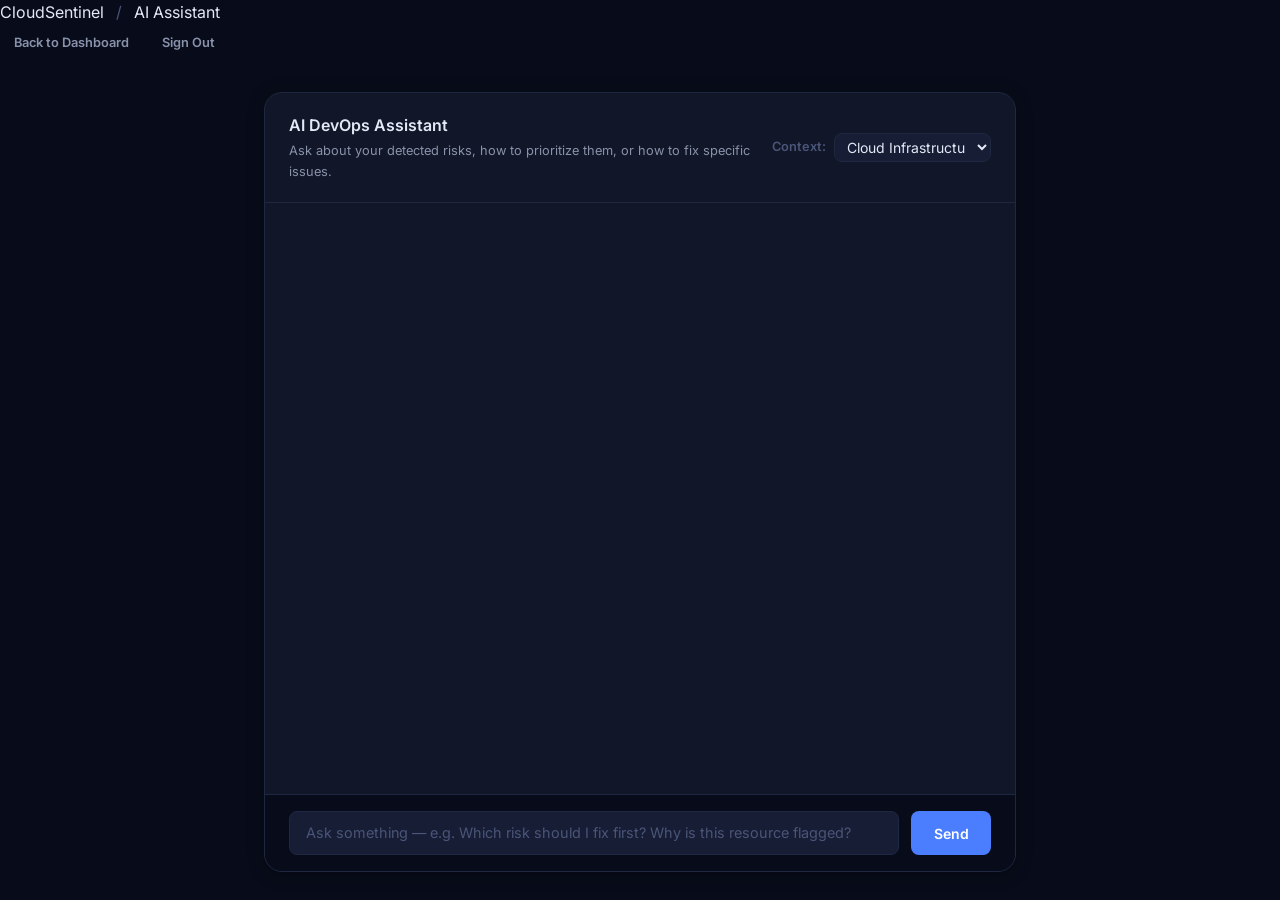
==== modules/frontend/chatbot.html @ ed43799e "feat(frontend): add chatbot.html full-page AI assistant with module selector and threaded message di" ====
<!DOCTYPE html>
<html lang="en">
<head>
  <meta charset="UTF-8">
  <meta name="viewport" content="width=device-width, initial-scale=1.0">
  <title>AI Assistant — CloudSentinel</title>
  <meta name="description" content="CloudSentinel AI assistant — ask questions about your detected risks and get contextual remediation guidance.">
  <link rel="preconnect" href="https://fonts.googleapis.com">
  <link href="https://fonts.googleapis.com/css2?family=Inter:wght@300;400;500;600;700;800&display=swap" rel="stylesheet">
  <link rel="stylesheet" href="css/styles.css">
  <script src="js/theme.js"></script>
  <script src="js/env.js"></script>
</head>
<body>

  <nav class="topbar">
    <div class="topbar-brand">
      CloudSentinel <span style="color:var(--text-3);margin:0 .5rem">/</span> AI Assistant
    </div>
    <div class="topbar-actions">
      <a href="dashboard.html" class="btn btn-ghost btn-sm">Back to Dashboard</a>
      <button class="btn btn-ghost btn-sm text-danger" onclick="logout()">Sign Out</button>
    </div>
  </nav>

  <div class="container" style="max-width:800px;margin-top:2rem;">
    <div class="card" style="padding:0;overflow:hidden;display:flex;flex-direction:column;height:calc(100vh - 120px)">
      <div style="padding:1.25rem 1.5rem;border-bottom:1px solid var(--border);display:flex;align-items:center;justify-content:space-between">
        <div>
          <div class="card-title">AI DevOps Assistant</div>
          <div class="card-subtitle">Ask about your detected risks, how to prioritize them, or how to fix specific issues.</div>
        </div>
        <div style="display:flex;align-items:center;gap:.5rem">
          <label style="font-size:.8rem;font-weight:600;color:var(--text-3)" for="module-select">Context:</label>
          <select class="form-input" id="module-select" style="padding:.25rem .5rem;height:auto;font-size:.875rem">
            <option value="cloud-infra">Cloud Infrastructure</option>
            <option value="devops">DevOps</option>
            <option value="fullstack">Full-Stack</option>
            <option value="data-eng">Data Engineering</option>
            <option value="mobile">Mobile Backend</option>
          </select>
        </div>
      </div>

      <div class="chat-messages" id="chat-messages" role="log" aria-live="polite" style="flex:1;overflow-y:auto;padding:1.5rem;"></div>

      <div style="padding:1rem 1.5rem;border-top:1px solid var(--border);background:var(--bg)">
        <div style="display:flex;gap:.75rem">
          <textarea
            class="form-input"
            id="chat-input"
            placeholder="Ask something — e.g. Which risk should I fix first? Why is this resource flagged?"
            rows="1"
            aria-label="Chat input"
            style="resize:none;min-height:44px;padding-top:.7rem"
          ></textarea>
          <button class="btn btn-primary" id="send-btn" onclick="sendMessage()" style="min-width:80px;height:44px;">Send</button>
        </div>
      </div>
    </div>
  </div>

  <div id="toast-container"></div>

  <script src="js/auth.js"></script>
  <script src="js/session.js"></script>
  <script src="js/chatbot.js"></script>
</body>
</html>
---- modules/frontend/css/styles.css ----
/* ============================================================
   CloudSentinel — Design System v2  (Light + Dark)
   ============================================================ */

@import url('https://fonts.googleapis.com/css2?family=Inter:wght@300;400;500;600;700;800&display=swap');

/* ─── Dark Theme (default) ────────────────────────────────── */
:root {
  --bg:           #080c1a;
  --bg-2:         #0d1225;
  --surface:      #111628;
  --surface-2:    #161d35;
  --border:       #1e2840;
  --border-hover: #2d3f6b;

  --blue:         #4a7eff;
  --blue-dim:     #1a3580;
  --purple:       #7c5cfc;
  --purple-dim:   #31196e;
  --teal:         #00d4aa;
  --teal-dim:     #00402e;

  --high:         #ff4757;
  --high-dim:     #4a0f18;
  --medium:       #ffa502;
  --medium-dim:   #3d2200;
  --low:          #2ed573;
  --low-dim:      #0b3320;

  --text:         #e2e8f5;
  --text-2:       #8892aa;
  --text-3:       #4a5577;

  --radius-sm:    8px;
  --radius:       12px;
  --radius-lg:    18px;
  --radius-xl:    24px;

  --shadow:       0 4px 24px rgba(0,0,0,.45);
  --shadow-glow:  0 0 24px rgba(74,126,255,.18);
  --shadow-card:  0 2px 16px rgba(0,0,0,.35);

  --transition:   0.2s cubic-bezier(.4,0,.2,1);
}

/* ─── Light Theme ─────────────────────────────────────────── */
[data-theme="light"] {
  --bg:           #f0f4fc;
  --bg-2:         #e8eef8;
  --surface:      #ffffff;
  --surface-2:    #f5f8ff;
  --border:       #dde4f0;
  --border-hover: #b0c0df;

  --blue-dim:     #dbeafe;
  --purple-dim:   #ede9fe;
  --teal-dim:     #ccfbf1;
  --high-dim:     #fee2e2;
  --medium-dim:   #fef3c7;
  --low-dim:      #dcfce7;

  --text:         #1a2035;
  --text-2:       #4a5577;
  --text-3:       #8892aa;

  --shadow:       0 4px 24px rgba(26,32,53,.10);
  --shadow-glow:  0 0 24px rgba(74,126,255,.14);
  --shadow-card:  0 2px 12px rgba(26,32,53,.07);
}

/* ─── Theme smooth transition ─────────────────────────────── */
html {
  transition: background-color .3s ease, color .3s ease;
}
*, *::before, *::after {
  box-sizing: border-box; margin: 0; padding: 0;
  transition: background-color .25s ease, border-color .25s ease, color .2s ease;
}
/* Exceptions — don't animate transforms and layout */
.module-card, .risk-card, .toast, .modal, #chatbot-panel,
button, a, .btn, .filter-tab { transition: none; }

/* ─── Reset ───────────────────────────────────────────────── */
html { font-size: 16px; -webkit-font-smoothing: antialiased; }
body {
  font-family: 'Inter', system-ui, sans-serif;
  background: var(--bg);
  color: var(--text);
  line-height: 1.6;
  min-height: 100vh;
}
a { color: inherit; text-decoration: none; }
img, svg { display: block; }
button { font-family: inherit; cursor: pointer; border: none; background: none; }
input, textarea, select { font-family: inherit; }
ul { list-style: none; }

/* ─── Scrollbar ───────────────────────────────────────────── */
::-webkit-scrollbar { width: 6px; height: 6px; }
::-webkit-scrollbar-track { background: var(--bg-2); }
::-webkit-scrollbar-thumb { background: var(--border-hover); border-radius: 99px; }

/* ─── Keyframe animations ─────────────────────────────────── */
@keyframes fadeInUp {
  from { opacity: 0; transform: translateY(18px); }
  to   { opacity: 1; transform: translateY(0); }
}
@keyframes fadeIn {
  from { opacity: 0; }
  to   { opacity: 1; }
}
@keyframes scaleIn {
  from { opacity: 0; transform: scale(.94); }
  to   { opacity: 1; transform: scale(1); }
}
@keyframes slideInRight {
  from { transform: translateX(110%); opacity: 0; }
  to   { transform: translateX(0);    opacity: 1; }
}
@keyframes slideInDown {
  from { transform: translateY(-12px); opacity: 0; }
  to   { transform: translateY(0);     opacity: 1; }
}
@keyframes float {
  0%, 100% { transform: translateY(0); }
  50%       { transform: translateY(-6px); }
}
@keyframes pulseRing {
  0%   { transform: scale(1);    opacity: .8; }
  100% { transform: scale(1.8);  opacity: 0; }
}
@keyframes shimmer {
  0%   { background-position: 200% 0; }
  100% { background-position: -200% 0; }
}
@keyframes ripple {
  to { transform: scale(4); opacity: 0; }
}
@keyframes typing {
  0%, 60%, 100% { opacity:.3; transform: scaleY(.9); }
  30%            { opacity:1;  transform: scaleY(1);  }
}
@keyframes notifPulse {
  0%,100% { transform: scale(1); }
  50%     { transform: scale(1.2); }
}
@keyframes countUp {
  from { opacity: 0; transform: translateY(6px); }
  to   { opacity: 1; transform: translateY(0); }
}

/* ─── Page entrance ───────────────────────────────────────── */
.page-content { animation: fadeIn .35s ease; }
.auth-card    { animation: scaleIn .3s cubic-bezier(.34,1.56,.64,1); }

/* ─── Typography ──────────────────────────────────────────── */
.text-xs   { font-size: .75rem; }
.text-sm   { font-size: .875rem; }
.text-md   { font-size: 1rem; }
.text-lg   { font-size: 1.125rem; }
.text-xl   { font-size: 1.375rem; }
.text-2xl  { font-size: 1.75rem; }
.text-3xl  { font-size: 2.25rem; }
.text-muted   { color: var(--text-2); }
.text-dimmer  { color: var(--text-3); }
.font-medium  { font-weight: 500; }
.font-semibold{ font-weight: 600; }
.font-bold    { font-weight: 700; }

/* ─── Layout ──────────────────────────────────────────────── */
.container { max-width: 1280px; margin: 0 auto; padding: 0 1.5rem; }
.flex  { display: flex; }
.flex-col   { display: flex; flex-direction: column; }
.items-center  { align-items: center; }
.justify-between { justify-content: space-between; }
.justify-center  { justify-content: center; }
.gap-1 { gap: .5rem; }  .gap-2 { gap: 1rem; }
.gap-3 { gap: 1.5rem; } .gap-4 { gap: 2rem; }
.grid-2 { display: grid; grid-template-columns: repeat(2,1fr); gap: 1.25rem; }
.grid-3 { display: grid; grid-template-columns: repeat(3,1fr); gap: 1.25rem; }
.grid-auto { display: grid; grid-template-columns: repeat(auto-fill, minmax(300px,1fr)); gap: 1.25rem; }
.w-full { width: 100%; }
.mt-1{margin-top:.5rem}.mt-2{margin-top:1rem}.mt-3{margin-top:1.5rem}.mt-4{margin-top:2rem}
.mb-1{margin-bottom:.5rem}.mb-2{margin-bottom:1rem}.mb-3{margin-bottom:1.5rem}

/* ─── Top Navigation ──────────────────────────────────────── */
.navbar {
  height: 60px;
  background: rgba(13,18,37,.88);
  backdrop-filter: blur(18px);
  -webkit-backdrop-filter: blur(18px);
  border-bottom: 1px solid var(--border);
  position: sticky; top: 0; z-index: 100;
  display: flex; align-items: center; padding: 0 1.5rem; gap: 1rem;
  animation: slideInDown .3s ease;
}
[data-theme="light"] .navbar {
  background: rgba(240,244,252,.92);
}
.navbar-brand {
  display: flex; align-items: center; gap: .625rem;
  font-weight: 700; font-size: 1.05rem; letter-spacing: -.02em;
  color: var(--text); white-space: nowrap;
}
.navbar-brand .logo-icon {
  width: 30px; height: 30px;
  background: linear-gradient(135deg, var(--blue), var(--purple));
  border-radius: 8px;
  display: flex; align-items: center; justify-content: center;
  font-size: 1rem; flex-shrink: 0;
  animation: float 3s ease-in-out infinite;
}
.navbar-divider { width: 1px; height: 24px; background: var(--border); flex-shrink: 0; }
.navbar-breadcrumb {
  font-size: .85rem; color: var(--text-2);
  display: flex; align-items: center; gap: .5rem; flex: 1;
}
.navbar-breadcrumb a { color: var(--text-2); transition: color .2s; }
.navbar-breadcrumb a:hover { color: var(--text); }
.navbar-breadcrumb .sep { color: var(--text-3); }
.navbar-breadcrumb .current { color: var(--text); font-weight: 500; }
.navbar-actions { display: flex; align-items: center; gap: .625rem; margin-left: auto; }

/* Session timer pill */
.session-pill {
  display: flex; align-items: center; gap: .4rem;
  padding: .3rem .75rem; border-radius: 99px;
  border: 1px solid var(--border); font-size: .75rem;
  cursor: pointer; user-select: none;
  transition: border-color .2s, background .2s;
}
.session-pill:hover { border-color: var(--border-hover); background: var(--surface); }
.session-pill.warn  { border-color: rgba(255,165,2,.4);  background: rgba(255,165,2,.08); }
.session-pill.danger{ border-color: rgba(255,71,87,.4);   background: rgba(255,71,87,.1); }
#session-timer { font-family: 'SF Mono','Fira Code',monospace; color: var(--text-2); font-size: .72rem; }

/* Theme toggle button */
.theme-toggle-btn {
  width: 34px; height: 34px; border-radius: var(--radius-sm);
  display: flex; align-items: center; justify-content: center;
  font-size: 1rem; color: var(--text-2); cursor: pointer;
  border: 1px solid var(--border); background: transparent;
  transition: background .2s, border-color .2s, transform .15s;
}
.theme-toggle-btn:hover { background: var(--surface); border-color: var(--border-hover); transform: rotate(20deg); }

/* User menu */
.user-menu {
  display: flex; align-items: center; gap: .625rem;
  padding: .375rem .75rem .375rem .375rem;
  border-radius: 99px; border: 1px solid var(--border);
  cursor: pointer; position: relative;
  transition: background .2s, border-color .2s;
}
.user-menu:hover { background: var(--surface); border-color: var(--border-hover); }
.user-avatar {
  width: 30px; height: 30px; border-radius: 50%;
  background: linear-gradient(135deg, var(--blue), var(--purple));
  display: flex; align-items: center; justify-content: center;
  font-size: .75rem; font-weight: 700; color: #fff; flex-shrink: 0;
}
.user-name { font-size: .85rem; font-weight: 500; color: var(--text); }
.user-dropdown {
  position: absolute; top: calc(100% + 8px); right: 0;
  background: var(--surface-2); border: 1px solid var(--border);
  border-radius: var(--radius); width: 220px; padding: .5rem;
  box-shadow: var(--shadow); display: none; z-index: 200;
  animation: scaleIn .15s ease;
  transform-origin: top right;
}
.user-dropdown.open { display: block; }
.user-dropdown-item {
  display: flex; align-items: center; gap: .625rem;
  padding: .6rem .875rem; border-radius: var(--radius-sm);
  font-size: .875rem; color: var(--text-2);
  transition: background .15s, color .15s; cursor: pointer;
}
.user-dropdown-item:hover { background: var(--surface); color: var(--text); }
.user-dropdown-item.danger:hover { background: var(--high-dim); color: var(--high); }
.user-dropdown-divider { height: 1px; background: var(--border); margin: .375rem 0; }

/* ─── Notification badge ──────────────────────────────────── */
.notif-badge {
  position: absolute; top: -4px; right: -4px;
  width: 10px; height: 10px; border-radius: 50%;
  background: var(--high); border: 2px solid var(--bg);
  animation: notifPulse 1.5s ease infinite;
}
.module-card-top { position: relative; display: flex; align-items: flex-start; justify-content: space-between; }

/* ─── Page Shell ──────────────────────────────────────────── */
.page-content { padding: 2rem 1.5rem; max-width: 1280px; margin: 0 auto; }
.page-header { display: flex; align-items: flex-start; justify-content: space-between; gap: 1rem; margin-bottom: 2rem; flex-wrap: wrap; }
.page-header-left { display: flex; flex-direction: column; gap: .25rem; }
.page-title { font-size: 1.625rem; font-weight: 700; letter-spacing: -.03em; color: var(--text); }
.page-subtitle { font-size: .9rem; color: var(--text-2); }
.page-header-actions { display: flex; align-items: center; gap: .75rem; flex-wrap: wrap; }

/* ─── Cards ───────────────────────────────────────────────── */
.card {
  background: var(--surface);
  border: 1px solid var(--border);
  border-radius: var(--radius-lg);
  padding: 1.5rem;
  box-shadow: var(--shadow-card);
  transition: border-color .2s, box-shadow .2s;
}
.card:hover { border-color: var(--border-hover); }
.card-sm { padding: 1.1rem 1.25rem; }
.card-header { display: flex; align-items: center; justify-content: space-between; margin-bottom: 1.25rem; }
.card-title { font-size: 1rem; font-weight: 600; color: var(--text); }
.card-subtitle { font-size: .8rem; color: var(--text-2); margin-top: .125rem; }
.card-icon {
  width: 40px; height: 40px; border-radius: var(--radius-sm);
  display: flex; align-items: center; justify-content: center; font-size: 1.2rem; flex-shrink: 0;
}
.card-icon.blue   { background: rgba(74,126,255,.12); }
.card-icon.purple { background: rgba(124,92,252,.12); }
.card-icon.teal   { background: rgba(0,212,170,.12); }
.card-icon.amber  { background: rgba(255,165,2,.12); }
.card-icon.red    { background: rgba(255,71,87,.12); }

/* Module cards with stagger entrance */
.module-card {
  background: var(--surface);
  border: 1px solid var(--border);
  border-radius: var(--radius-lg);
  padding: 1.75rem;
  display: flex; flex-direction: column; gap: 1.25rem;
  cursor: pointer; position: relative; overflow: hidden;
  box-shadow: var(--shadow-card);
  animation: fadeInUp .45s ease both;
  transition: border-color .2s, box-shadow .2s, transform .25s cubic-bezier(.34,1.56,.64,1);
}
.module-card::before {
  content:''; position: absolute; inset: 0;
  background: linear-gradient(135deg, transparent 60%, rgba(74,126,255,.04));
  pointer-events: none;
}
.module-card:nth-child(1) { animation-delay: .05s; }
.module-card:nth-child(2) { animation-delay: .10s; }
.module-card:nth-child(3) { animation-delay: .15s; }
.module-card:nth-child(4) { animation-delay: .20s; }
.module-card:nth-child(5) { animation-delay: .25s; }
.module-card:hover {
  border-color: var(--blue);
  box-shadow: 0 0 0 1px var(--blue), var(--shadow-glow);
  transform: translateY(-3px);
}
.module-card:hover .module-card-arrow { color: var(--blue); transform: translateX(4px); }
.module-card-icon {
  width: 52px; height: 52px; border-radius: var(--radius);
  display: flex; align-items: center; justify-content: center; font-size: 1.5rem;
  transition: transform .3s cubic-bezier(.34,1.56,.64,1);
}
.module-card:hover .module-card-icon { transform: scale(1.1); }
.module-card-badge {
  font-size: .7rem; font-weight: 600; padding: .25rem .6rem;
  border-radius: 99px; text-transform: uppercase; letter-spacing: .06em;
}
.badge-connected    { background: var(--low-dim);    color: var(--low); }
.badge-partial      { background: var(--medium-dim); color: var(--medium); }
.badge-disconnected { background: var(--surface-2);  color: var(--text-3); border: 1px solid var(--border); }
.module-card-name { font-size: 1.125rem; font-weight: 700; color: var(--text); }
.module-card-desc { font-size: .875rem; color: var(--text-2); line-height: 1.5; }
.module-card-meta { font-size: .75rem; color: var(--text-3); display: flex; align-items: center; gap: 1rem; }
.module-card-arrow { color: var(--text-3); font-size: 1.1rem; transition: color .2s, transform .25s cubic-bezier(.34,1.56,.64,1); }

/* Risk trend indicator */
.risk-trend { font-size: .7rem; font-weight: 600; display: flex; align-items: center; gap: .2rem; }
.risk-trend.up   { color: var(--high); }
.risk-trend.down { color: var(--low);  }
.risk-trend.same { color: var(--text-3); }

/* ─── Stat cards ──────────────────────────────────────────── */
.stat-card {
  background: var(--surface); border: 1px solid var(--border);
  border-radius: var(--radius-lg); padding: 1.25rem 1.5rem;
  display: flex; flex-direction: column; gap: .35rem;
  box-shadow: var(--shadow-card); animation: fadeInUp .4s ease both;
}
.stat-card:nth-child(1){animation-delay:.05s}.stat-card:nth-child(2){animation-delay:.1s}.stat-card:nth-child(3){animation-delay:.15s}
.stat-value { font-size: 2rem; font-weight: 700; letter-spacing: -.04em; animation: countUp .5s ease; }
.stat-label { font-size: .8rem; color: var(--text-2); font-weight: 500; }
.stat-change { font-size: .75rem; color: var(--text-3); margin-top: .25rem; }
.stat-value.high   { color: var(--high); }
.stat-value.medium { color: var(--medium); }
.stat-value.low    { color: var(--low); }
.stat-value.blue   { color: var(--blue); }

/* ─── Buttons ─────────────────────────────────────────────── */
.btn {
  display: inline-flex; align-items: center; justify-content: center; gap: .5rem;
  padding: .65rem 1.25rem; border-radius: var(--radius-sm);
  font-size: .875rem; font-weight: 600;
  transition: all .2s cubic-bezier(.4,0,.2,1);
  white-space: nowrap; position: relative; overflow: hidden;
}
/* Ripple */
.btn::after {
  content: ''; position: absolute; border-radius: 50%;
  width: 20px; height: 20px; background: rgba(255,255,255,.25);
  transform: scale(0); opacity: 1; pointer-events: none;
}
.btn:active::after { animation: ripple .45s ease; }
.btn:disabled { opacity: .45; pointer-events: none; }

.btn-primary  { background: var(--blue);  color: #fff; }
.btn-primary:hover { background: #3b6fe0; box-shadow: 0 0 20px rgba(74,126,255,.35); transform: translateY(-1px); }

.btn-gradient { background: linear-gradient(135deg, var(--blue), var(--purple)); color: #fff; }
.btn-gradient:hover { opacity: .88; box-shadow: 0 4px 20px rgba(124,92,252,.4); transform: translateY(-1px); }

.btn-outline { background: transparent; border: 1px solid var(--border); color: var(--text-2); }
.btn-outline:hover { border-color: var(--border-hover); color: var(--text); background: var(--surface-2); }

.btn-danger  { background: transparent; border: 1px solid var(--high); color: var(--high); }
.btn-danger:hover  { background: var(--high-dim); }

.btn-ghost   { background: transparent; color: var(--text-2); }
.btn-ghost:hover   { background: var(--surface-2); color: var(--text); }

.btn-sm { padding: .45rem .9rem; font-size: .8rem; }
.btn-lg { padding: .85rem 1.75rem; font-size: 1rem; border-radius: var(--radius); }
.btn-icon { width: 36px; height: 36px; padding: 0; border-radius: var(--radius-sm); font-size: 1rem; }

/* ─── Badges ──────────────────────────────────────────────── */
.badge {
  display: inline-flex; align-items: center; gap: .3rem;
  padding: .25rem .7rem; border-radius: 99px;
  font-size: .72rem; font-weight: 600;
  text-transform: uppercase; letter-spacing: .06em;
}
.badge-high   { background: var(--high-dim);   color: var(--high); }
.badge-medium { background: var(--medium-dim); color: var(--medium); }
.badge-low    { background: var(--low-dim);    color: var(--low); }
.badge-info   { background: rgba(74,126,255,.12); color: var(--blue); }
.badge-dot::before { content:''; width:6px; height:6px; border-radius:50%; background:currentColor; flex-shrink:0; }

/* ─── Forms ───────────────────────────────────────────────── */
.form-group { display: flex; flex-direction: column; gap: .5rem; }
.form-label { font-size: .85rem; font-weight: 500; color: var(--text-2); }
.form-input {
  width: 100%; background: var(--surface-2);
  border: 1px solid var(--border); border-radius: var(--radius-sm);
  padding: .75rem 1rem; color: var(--text); font-size: .9rem; outline: none;
  transition: border-color .2s, box-shadow .2s, background .2s;
}
.form-input::placeholder { color: var(--text-3); }
.form-input:focus { border-color: var(--blue); box-shadow: 0 0 0 3px rgba(74,126,255,.15); background: var(--surface); }
.form-input.error { border-color: var(--high); }
.form-hint  { font-size: .78rem; color: var(--text-3); }
.form-error { font-size: .78rem; color: var(--high); margin-top: .25rem; display: none; }
.form-error.show { display: block; }
.input-group { position: relative; }
.input-group .form-input { padding-right: 2.75rem; }
.input-group .input-icon { position: absolute; right: .875rem; top: 50%; transform: translateY(-50%); color: var(--text-3); cursor: pointer; font-size: 1rem; }
.checkbox-group { display: flex; align-items: flex-start; gap: .75rem; cursor: pointer; }
.checkbox-group input[type="checkbox"] { width: 16px; height: 16px; margin-top: 2px; accent-color: var(--blue); cursor: pointer; flex-shrink: 0; }

/* Password strength meter */
.pw-strength { margin-top: .375rem; }
.pw-strength-bar {
  height: 4px; border-radius: 99px; background: var(--border);
  overflow: hidden; position: relative;
}
.pw-strength-fill { height: 100%; border-radius: 99px; width: 0; transition: width .3s ease, background .3s ease; }
.pw-strength-fill.weak   { width: 25%; background: var(--high); }
.pw-strength-fill.fair   { width: 50%; background: var(--medium); }
.pw-strength-fill.good   { width: 75%; background: var(--teal); }
.pw-strength-fill.strong { width: 100%; background: var(--low); }
.pw-strength-label { font-size: .72rem; margin-top: .25rem; font-weight: 500; }
.pw-strength-label.weak   { color: var(--high); }
.pw-strength-label.fair   { color: var(--medium); }
.pw-strength-label.good   { color: var(--teal); }
.pw-strength-label.strong { color: var(--low); }

/* pw requirement list */
.pw-requirements { list-style: none; display: flex; flex-wrap: wrap; gap: .375rem; margin-top: .375rem; }
.pw-req { font-size: .72rem; color: var(--text-3); display: flex; align-items: center; gap: .3rem; padding: .2rem .5rem; border-radius: 99px; background: var(--surface-2); border: 1px solid var(--border); transition: all .2s; }
.pw-req.met { color: var(--low); background: var(--low-dim); border-color: rgba(46,213,115,.3); }

/* ─── Divider ─────────────────────────────────────────────── */
.divider { display: flex; align-items: center; gap: 1rem; color: var(--text-3); font-size: .8rem; }
.divider::before, .divider::after { content:''; flex:1; height:1px; background: var(--border); }

/* ─── Modal ───────────────────────────────────────────────── */
.modal-overlay {
  position: fixed; inset: 0; background: rgba(0,0,0,.65);
  backdrop-filter: blur(6px); z-index: 500;
  display: flex; align-items: center; justify-content: center; padding: 1rem;
  opacity: 0; pointer-events: none; transition: opacity .25s;
}
.modal-overlay.open { opacity: 1; pointer-events: all; }
.modal {
  background: var(--surface-2); border: 1px solid var(--border-hover);
  border-radius: var(--radius-xl); width: 100%; max-width: 540px;
  padding: 2rem; box-shadow: 0 8px 48px rgba(0,0,0,.5);
  animation: scaleIn .25s cubic-bezier(.34,1.56,.64,1);
}
[data-theme="light"] .modal { box-shadow: 0 8px 48px rgba(26,32,53,.15); }
.modal-header { display: flex; align-items: flex-start; justify-content: space-between; margin-bottom: 1.5rem; gap: 1rem; }
.modal-title { font-size: 1.125rem; font-weight: 700; color: var(--text); }
.modal-subtitle { font-size: .85rem; color: var(--text-2); margin-top: .25rem; }
.modal-close { color: var(--text-3); font-size: 1.2rem; cursor: pointer; padding: .25rem; transition: color .15s; }
.modal-close:hover { color: var(--text); }
.modal-body { display: flex; flex-direction: column; gap: 1.25rem; }
.modal-footer { display: flex; align-items: center; justify-content: flex-end; gap: .75rem; margin-top: 1.75rem; flex-wrap: wrap; }

/* ─── Toast ───────────────────────────────────────────────── */
#toast-container { position: fixed; bottom: 1.5rem; right: 1.5rem; z-index: 1000; display: flex; flex-direction: column; gap: .625rem; }
.toast {
  display: flex; align-items: center; gap: .75rem;
  padding: .875rem 1.25rem;
  background: var(--surface-2); border: 1px solid var(--border-hover);
  border-radius: var(--radius); box-shadow: var(--shadow);
  font-size: .875rem; color: var(--text);
  min-width: 280px; max-width: 380px;
  animation: slideInRight .25s ease;
}
.toast.success{ border-left: 3px solid var(--low); }
.toast.error  { border-left: 3px solid var(--high); }
.toast.warning{ border-left: 3px solid var(--medium); }
.toast.info   { border-left: 3px solid var(--blue); }

/* ─── Scan animation ──────────────────────────────────────── */
.scan-progress-bar { width:100%; height:4px; background:var(--border); border-radius:99px; overflow:hidden; }
.scan-progress-fill { height:100%; background:linear-gradient(90deg, var(--blue), var(--purple)); border-radius:99px; transition:width .4s ease; }
.pulse-ring {
  width: 64px; height: 64px; border-radius: 50%;
  background: rgba(74,126,255,.12);
  display: flex; align-items: center; justify-content: center;
  position: relative; margin: 0 auto;
}
.pulse-ring::before, .pulse-ring::after {
  content:''; position: absolute; inset: 0; border-radius: 50%;
  border: 2px solid var(--blue); animation: pulseRing 2s ease-out infinite;
}
.pulse-ring::after { animation-delay: 1s; }

/* ─── Risk cards ──────────────────────────────────────────── */
.risk-card {
  background: var(--surface); border: 1px solid var(--border);
  border-radius: var(--radius); padding: 1.25rem;
  display: flex; flex-direction: column; gap: .875rem;
  box-shadow: var(--shadow-card);
  animation: fadeInUp .35s ease both;
  transition: border-color .2s, box-shadow .2s, transform .2s;
}
.risk-card:hover { border-color: var(--border-hover); transform: translateX(2px); }
.risk-card.priority-high  { border-left: 3px solid var(--high); }
.risk-card.priority-medium{ border-left: 3px solid var(--medium); }
.risk-card.priority-low   { border-left: 3px solid var(--low); }
.risk-card-header { display: flex; align-items: flex-start; justify-content: space-between; gap: .75rem; }
.risk-card-title  { font-size: .95rem; font-weight: 600; color: var(--text); line-height: 1.4; }
.risk-card-resource{ font-size: .8rem; color: var(--text-2); margin-top: .2rem; }
.risk-card-reason { font-size: .85rem; color: var(--text-2); line-height: 1.5; }
.risk-card-footer { display: flex; align-items: center; gap: .75rem; flex-wrap: wrap; }
.risk-expand-btn { font-size: .78rem; color: var(--blue); cursor: pointer; padding: 0; background: none; border: none; display: flex; align-items: center; gap: .3rem; transition: opacity .15s; }
.risk-expand-btn:hover { opacity: .75; }
.risk-details { display: none; flex-direction: column; gap: .75rem; padding-top: .75rem; border-top: 1px solid var(--border); }
.risk-details.open { display: flex; animation: fadeInUp .25s ease; }
.risk-details-label { font-size: .75rem; font-weight: 600; color: var(--text-3); text-transform: uppercase; letter-spacing: .07em; margin-bottom: .375rem; }
.remediation-steps { display: flex; flex-direction: column; gap: .375rem; }
.remediation-step { display: flex; align-items: flex-start; gap: .625rem; font-size: .85rem; color: var(--text-2); }
.remediation-step .step-num { width: 20px; height: 20px; border-radius: 50%; background: var(--blue-dim); color: var(--blue); font-size: .7rem; font-weight: 700; display: flex; align-items: center; justify-content: center; flex-shrink: 0; margin-top: .1rem; }
.ai-explanation-box { background: rgba(74,126,255,.07); border: 1px solid rgba(74,126,255,.2); border-radius: var(--radius-sm); padding: .875rem 1rem; font-size: .85rem; color: var(--text-2); line-height: 1.55; display: flex; gap: .625rem; }
.ai-explanation-box .ai-icon { color: var(--blue); flex-shrink: 0; font-size: 1rem; margin-top: .1rem; }

/* ─── Provider cards ──────────────────────────────────────── */
.provider-card {
  background: var(--surface); border: 1px solid var(--border);
  border-radius: var(--radius-lg); padding: 2rem;
  display: flex; flex-direction: column; align-items: center;
  text-align: center; gap: 1.25rem; cursor: pointer;
  box-shadow: var(--shadow-card);
  transition: border-color .25s, box-shadow .25s, transform .25s;
}
.provider-card:hover { border-color: var(--border-hover); transform: translateY(-3px); box-shadow: var(--shadow); }
.provider-card.aws-card:hover  { border-color: #ff9900; box-shadow: 0 6px 28px rgba(255,153,0,.14); }
.provider-card.gcp-card:hover  { border-color: #4285f4; box-shadow: 0 6px 28px rgba(66,133,244,.14); }
.provider-card.connected { border-color: var(--low); }
.provider-logo { width: 56px; height: 56px; border-radius: var(--radius); background: var(--surface-2); display: flex; align-items: center; justify-content: center; font-size: 2rem; transition: transform .3s cubic-bezier(.34,1.56,.64,1); }
.provider-card:hover .provider-logo { transform: scale(1.1); }
.provider-name { font-size: 1.1rem; font-weight: 700; color: var(--text); }
.provider-desc { font-size: .85rem; color: var(--text-2); line-height: 1.5; }
.provider-status { font-size: .8rem; display: flex; align-items: center; gap: .4rem; }

/* ─── Wizard steps ────────────────────────────────────────── */
.wizard-steps { display: flex; gap: 0; margin-bottom: 2rem; }
.wizard-step { flex: 1; display: flex; flex-direction: column; align-items: center; gap: .5rem; position: relative; }
.wizard-step::before { content:''; position: absolute; top: 14px; left: 50%; width: 100%; height: 2px; background: var(--border); }
.wizard-step:last-child::before { display: none; }
.wizard-step.done::before, .wizard-step.active::before { background: var(--blue); }
.wizard-step-num { width: 28px; height: 28px; border-radius: 50%; background: var(--surface-2); border: 2px solid var(--border); display: flex; align-items: center; justify-content: center; font-size: .75rem; font-weight: 700; z-index: 1; transition: all .25s; }
.wizard-step.done  .wizard-step-num { background: var(--low);  border-color: var(--low);  color: #fff; }
.wizard-step.active .wizard-step-num { background: var(--blue); border-color: var(--blue); color: #fff; }
.wizard-step-label { font-size: .72rem; color: var(--text-3); font-weight: 500; text-align: center; }
.wizard-step.active .wizard-step-label { color: var(--blue); }
.wizard-step.done  .wizard-step-label { color: var(--low);  }

/* ─── Chatbot ─────────────────────────────────────────────── */
#chatbot-fab {
  position: fixed; bottom: 1.75rem; right: 1.75rem;
  width: 52px; height: 52px; border-radius: 50%;
  background: linear-gradient(135deg, var(--blue), var(--purple));
  border: none; cursor: pointer;
  display: flex; align-items: center; justify-content: center;
  font-size: 1.35rem; color: #fff;
  box-shadow: 0 4px 20px rgba(74,126,255,.4); z-index: 300;
  transition: transform .2s cubic-bezier(.34,1.56,.64,1), box-shadow .2s;
}
#chatbot-fab:hover { transform: scale(1.1); box-shadow: 0 6px 28px rgba(74,126,255,.5); }
#chatbot-panel {
  position: fixed; bottom: 1.75rem; right: 1.75rem;
  width: 360px; height: 520px;
  background: var(--surface-2); border: 1px solid var(--border-hover);
  border-radius: var(--radius-xl); box-shadow: 0 8px 40px rgba(0,0,0,.45); z-index: 300;
  display: flex; flex-direction: column; overflow: hidden;
  transform: translateY(20px) scale(.95); opacity: 0; pointer-events: none;
  transition: all .25s cubic-bezier(.4,0,.2,1);
}
[data-theme="light"] #chatbot-panel { box-shadow: 0 8px 40px rgba(26,32,53,.18); }
#chatbot-panel.open { transform: translateY(0) scale(1); opacity: 1; pointer-events: all; }
.chatbot-header { padding: 1rem 1.25rem; border-bottom: 1px solid var(--border); display: flex; align-items: center; gap: .75rem; background: var(--surface); }
.chatbot-header-icon { width: 34px; height: 34px; border-radius: 50%; background: linear-gradient(135deg, var(--blue), var(--purple)); display: flex; align-items: center; justify-content: center; font-size: .9rem; flex-shrink: 0; }
.chatbot-header-title { font-size: .95rem; font-weight: 600; color: var(--text); }
.chatbot-header-sub { font-size: .72rem; color: var(--text-2); }
.chatbot-close { margin-left: auto; color: var(--text-3); cursor: pointer; font-size: 1.1rem; transition: color .15s; }
.chatbot-close:hover { color: var(--text); }
.chatbot-messages { flex: 1; overflow-y: auto; padding: 1rem; display: flex; flex-direction: column; gap: .875rem; }
.chat-msg { display: flex; gap: .625rem; align-items: flex-end; max-width: 88%; }
.chat-msg.user { flex-direction: row-reverse; margin-left: auto; }
.chat-bubble { padding: .7rem 1rem; border-radius: var(--radius); font-size: .85rem; line-height: 1.5; color: var(--text); max-width: 100%; word-break: break-word; }
.chat-msg.bot  .chat-bubble { background: var(--surface); border: 1px solid var(--border); border-bottom-left-radius: 4px; animation: fadeInUp .2s ease; }
.chat-msg.user .chat-bubble { background: var(--blue); color: #fff; border-bottom-right-radius: 4px; animation: fadeInUp .2s ease; }
.chat-avatar { width: 26px; height: 26px; border-radius: 50%; background: linear-gradient(135deg,var(--blue),var(--purple)); display: flex; align-items: center; justify-content: center; font-size: .65rem; font-weight: 700; color: #fff; flex-shrink: 0; }
.chat-typing { display: flex; gap: .3rem; align-items: center; padding: .7rem 1rem; background: var(--surface); border: 1px solid var(--border); border-radius: var(--radius); border-bottom-left-radius: 4px; }
.chat-typing span { width: 6px; height: 6px; border-radius: 50%; background: var(--text-3); animation: typing .8s ease infinite; }
.chat-typing span:nth-child(2) { animation-delay: .15s; }
.chat-typing span:nth-child(3) { animation-delay: .3s; }
.chatbot-input-area { padding: .875rem 1rem; border-top: 1px solid var(--border); display: flex; gap: .625rem; }
.chatbot-input { flex: 1; background: var(--surface); border: 1px solid var(--border); border-radius: var(--radius-sm); padding: .6rem .875rem; color: var(--text); font-size: .85rem; outline: none; transition: border-color .2s; }
.chatbot-input::placeholder { color: var(--text-3); }
.chatbot-input:focus { border-color: var(--blue); }
.chatbot-send { width: 36px; height: 36px; background: var(--blue); border: none; border-radius: var(--radius-sm); color: #fff; cursor: pointer; display: flex; align-items: center; justify-content: center; font-size: .9rem; transition: background .2s, transform .15s; flex-shrink: 0; }
.chatbot-send:hover { background: #3b6fe0; transform: scale(1.08); }

/* ─── Filter tabs ─────────────────────────────────────────── */
.filter-tabs { display: flex; gap: .375rem; background: var(--surface); border: 1px solid var(--border); border-radius: var(--radius-sm); padding: .25rem; }
.filter-tab { padding: .45rem .9rem; border-radius: 6px; font-size: .8rem; font-weight: 500; color: var(--text-2); cursor: pointer; transition: all .15s; border: none; background: none; }
.filter-tab.active { background: var(--surface-2); color: var(--text); box-shadow: inset 0 1px 0 rgba(255,255,255,.06); }
.filter-tab:hover:not(.active) { color: var(--text); }

/* ─── History / Activity timeline ─────────────────────────── */
.activity-feed { display: flex; flex-direction: column; gap: 0; }
.activity-item {
  display: flex; gap: 1rem; align-items: flex-start;
  padding: .875rem 0; border-bottom: 1px solid var(--border);
  animation: fadeInUp .3s ease both;
}
.activity-item:last-child { border-bottom: none; }
.activity-dot {
  width: 32px; height: 32px; border-radius: 50%; flex-shrink: 0;
  display: flex; align-items: center; justify-content: center;
  font-size: .85rem; margin-top: .1rem;
}
.activity-dot.high   { background: var(--high-dim);   color: var(--high); }
.activity-dot.medium { background: var(--medium-dim); color: var(--medium); }
.activity-dot.low    { background: var(--low-dim);    color: var(--low); }
.activity-dot.scan   { background: rgba(74,126,255,.12); color: var(--blue); }
.activity-content { flex: 1; }
.activity-title { font-size: .875rem; font-weight: 500; color: var(--text); }
.activity-meta  { font-size: .75rem; color: var(--text-3); margin-top: .2rem; }

/* history timeline */
.history-item {
  background: var(--surface); border: 1px solid var(--border);
  border-radius: var(--radius); padding: 1rem 1.25rem;
  display: flex; align-items: center; gap: 1rem;
  animation: fadeInUp .3s ease both;
  transition: border-color .2s;
}
.history-item:hover { border-color: var(--border-hover); }

/* ─── Lockout banner ──────────────────────────────────────── */
.lockout-banner {
  background: var(--high-dim); border: 1px solid rgba(255,71,87,.3);
  border-radius: var(--radius-sm); padding: .75rem 1rem;
  font-size: .85rem; color: var(--high);
  display: flex; align-items: center; gap: .75rem; display: none;
}
.lockout-banner.show { display: flex; }
.lockout-countdown { font-family: 'SF Mono','Fira Code',monospace; font-weight: 700; }

/* ─── Info boxes ──────────────────────────────────────────── */
.info-box { background: rgba(74,126,255,.07); border: 1px solid rgba(74,126,255,.2); border-radius: var(--radius-sm); padding: .875rem 1rem; display: flex; gap: .75rem; align-items: flex-start; font-size: .85rem; color: var(--text-2); line-height: 1.55; }
.info-box .info-icon { color: var(--blue); font-size: 1rem; margin-top: .1rem; flex-shrink: 0; }
.info-box.warning-box { background: rgba(255,165,2,.07); border-color: rgba(255,165,2,.2); }
.info-box.warning-box .info-icon { color: var(--medium); }
.info-box.danger-box  { background: var(--high-dim); border-color: rgba(255,71,87,.3); }
.info-box.danger-box .info-icon  { color: var(--high); }
.info-box.success-box { background: var(--low-dim); border-color: rgba(46,213,115,.3); }
.info-box.success-box .info-icon { color: var(--low); }

/* ─── Disconnect panel ────────────────────────────────────── */
.disconnect-panel { background: var(--high-dim); border: 1px solid rgba(255,71,87,.25); border-radius: var(--radius); padding: 1.25rem 1.5rem; display: flex; align-items: center; justify-content: space-between; gap: 1rem; flex-wrap: wrap; }
.disconnect-panel-title { font-size: .95rem; font-weight: 600; color: var(--high); margin-bottom: .2rem; }
.disconnect-panel-text { font-size: .875rem; color: var(--text-2); }

/* ─── Code block ──────────────────────────────────────────── */
.code-block { background: #07090f; border: 1px solid var(--border); border-radius: var(--radius-sm); padding: .875rem 1rem; font-family: 'SF Mono','Fira Code',monospace; font-size: .8rem; color: #a0cfff; overflow-x: auto; white-space: pre-wrap; word-break: break-all; line-height: 1.6; }
[data-theme="light"] .code-block { background: #1e2235; }
.copy-btn { font-size: .75rem; padding: .3rem .7rem; color: var(--text-3); border: 1px solid var(--border); border-radius: 6px; cursor: pointer; transition: all .15s; background: var(--surface-2); }
.copy-btn:hover { color: var(--text); border-color: var(--border-hover); }

/* ─── Security indicator ──────────────────────────────────── */
.security-pill {
  display: inline-flex; align-items: center; gap: .4rem;
  font-size: .72rem; font-weight: 600; padding: .25rem .625rem;
  border-radius: 99px; border: 1px solid rgba(46,213,115,.3);
  color: var(--low); background: var(--low-dim);
}
.security-pill.unsafe { border-color: rgba(255,71,87,.3); color: var(--high); background: var(--high-dim); }

/* ─── Auth pages ──────────────────────────────────────────── */
.auth-page {
  min-height: 100vh; display: flex; align-items: center; justify-content: center;
  padding: 2rem 1rem; background: var(--bg); position: relative; overflow: hidden;
}
.auth-bg-orb { position: absolute; border-radius: 50%; filter: blur(80px); pointer-events: none; }
.auth-bg-orb-1 { width: 500px; height: 500px; background: rgba(74,126,255,.07); top: -150px; left: -150px; }
.auth-bg-orb-2 { width: 400px; height: 400px; background: rgba(124,92,252,.06); bottom: -100px; right: -100px; }
.auth-card { background: var(--surface); border: 1px solid var(--border); border-radius: var(--radius-xl); padding: 2.5rem; width: 100%; max-width: 420px; position: relative; z-index: 1; box-shadow: var(--shadow); }
.auth-logo { display: flex; align-items: center; gap: .7rem; margin-bottom: 2rem; }
.auth-logo-icon { width: 40px; height: 40px; border-radius: 10px; background: linear-gradient(135deg, var(--blue), var(--purple)); display: flex; align-items: center; justify-content: center; font-size: 1.25rem; animation: float 3s ease-in-out infinite; }
.auth-logo-name { font-size: 1.25rem; font-weight: 800; letter-spacing: -.04em; }
.auth-heading { font-size: 1.5rem; font-weight: 700; letter-spacing: -.03em; margin-bottom: .375rem; }
.auth-sub { font-size: .875rem; color: var(--text-2); margin-bottom: 1.75rem; }
.auth-form { display: flex; flex-direction: column; gap: 1.1rem; }
.auth-submit { margin-top: .5rem; }
.auth-footer { text-align: center; font-size: .85rem; color: var(--text-2); margin-top: 1.5rem; }
.auth-link { color: var(--blue); font-weight: 500; }
.auth-link:hover { text-decoration: underline; }
.auth-error { background: var(--high-dim); border: 1px solid rgba(255,71,87,.3); border-radius: var(--radius-sm); padding: .75rem 1rem; font-size: .85rem; color: var(--high); display: none; }
.auth-error.show { display: block; animation: fadeInUp .25s ease; }

/* ─── Dashboard welcome ───────────────────────────────────── */
.dashboard-welcome { padding: 1.75rem 2rem; background: var(--surface); border: 1px solid var(--border); border-radius: var(--radius-xl); display: flex; align-items: center; justify-content: space-between; gap: 1.5rem; margin-bottom: 2rem; flex-wrap: wrap; box-shadow: var(--shadow-card); animation: fadeInUp .35s ease; }
.dashboard-welcome-left { display: flex; align-items: center; gap: 1.25rem; }
.welcome-avatar { width: 56px; height: 56px; border-radius: 50%; background: linear-gradient(135deg, var(--blue), var(--purple)); display: flex; align-items: center; justify-content: center; font-size: 1.375rem; font-weight: 700; color: #fff; flex-shrink: 0; border: 3px solid rgba(74,126,255,.3); }
.welcome-greeting { font-size: 1.375rem; font-weight: 700; letter-spacing: -.03em; }
.welcome-detail { font-size: .875rem; color: var(--text-2); margin-top: .2rem; }
.welcome-stats { display: flex; gap: 1.5rem; }
.welcome-stat { text-align: center; }
.welcome-stat-value { font-size: 1.25rem; font-weight: 700; letter-spacing: -.04em; animation: countUp .5s ease; }
.welcome-stat-label { font-size: .72rem; color: var(--text-3); margin-top: .1rem; }
.modules-grid { display: grid; grid-template-columns: repeat(auto-fill, minmax(280px,1fr)); gap: 1.25rem; }

/* ─── Skeleton loading ────────────────────────────────────── */
.skeleton { background: linear-gradient(90deg, var(--surface) 25%, var(--surface-2) 50%, var(--surface) 75%); background-size: 200% 100%; animation: shimmer 1.4s infinite; border-radius: var(--radius-sm); }
.empty-state { text-align: center; padding: 3rem 1.5rem; display: flex; flex-direction: column; align-items: center; gap: 1rem; }
.empty-state-icon { font-size: 2.5rem; opacity: .4; }
.empty-state-title { font-size: 1rem; font-weight: 600; color: var(--text); }
.empty-state-desc { font-size: .875rem; color: var(--text-2); max-width: 340px; }

/* ─── Responsive ──────────────────────────────────────────── */
@media (max-width: 768px) {
  .grid-2, .grid-3 { grid-template-columns: 1fr; }
  .page-header { flex-direction: column; }
  .page-header-actions { width: 100%; }
  .dashboard-welcome { flex-direction: column; }
  .welcome-stats { gap: 1rem; }
  #chatbot-panel { width: calc(100vw - 2rem); right: 1rem; }
  .modal { padding: 1.5rem; }
  .auth-card { padding: 1.75rem; }
  .session-pill .session-label { display: none; }
}
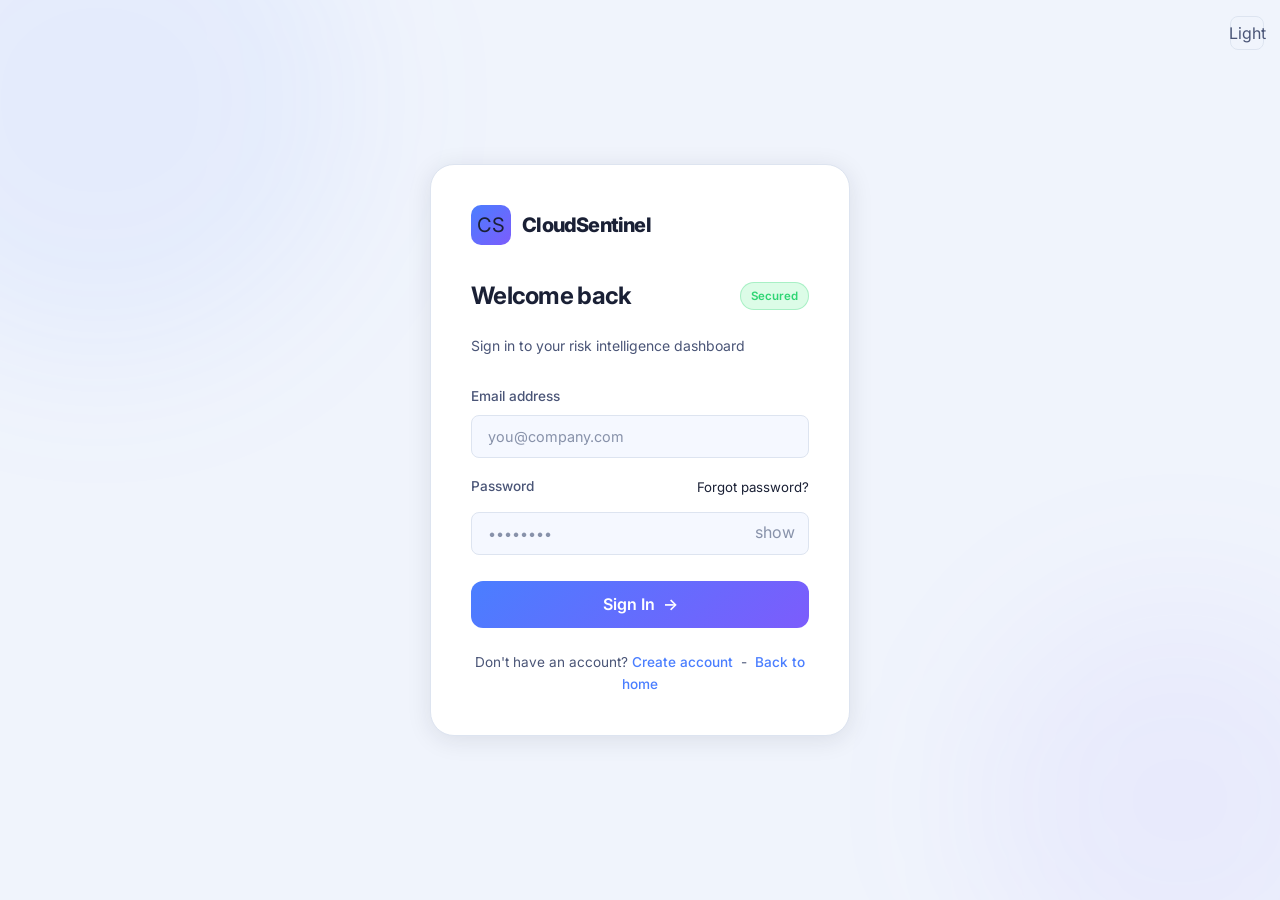
==== commit f0af0410: "security: add Cognito JWT authorizer to all 7 API Gateway endpoints; remove all emojis from frontend" ====
--- a/modules/frontend/chatbot.html
+++ b/modules/frontend/chatbot.html
@@ -3,8 +3,8 @@
 <head>
   <meta charset="UTF-8">
   <meta name="viewport" content="width=device-width, initial-scale=1.0">
-  <title>AI Assistant — CloudSentinel</title>
-  <meta name="description" content="CloudSentinel AI assistant — ask questions about your detected risks and get contextual remediation guidance.">
+  <title>AI Assistant -- CloudSentinel</title>
+  <meta name="description" content="CloudSentinel AI assistant -- ask questions about your detected risks and get contextual remediation guidance.">
   <link rel="preconnect" href="https://fonts.googleapis.com">
   <link href="https://fonts.googleapis.com/css2?family=Inter:wght@300;400;500;600;700;800&display=swap" rel="stylesheet">
   <link rel="stylesheet" href="css/styles.css">
@@ -49,7 +49,7 @@
           <textarea
             class="form-input"
             id="chat-input"
-            placeholder="Ask something — e.g. Which risk should I fix first? Why is this resource flagged?"
+            placeholder="Ask something -- e.g. Which risk should I fix first? Why is this resource flagged?"
             rows="1"
             aria-label="Chat input"
             style="resize:none;min-height:44px;padding-top:.7rem"
--- a/modules/frontend/css/styles.css
+++ b/modules/frontend/css/styles.css
@@ -1,5 +1,5 @@
 /* ============================================================
-   CloudSentinel — Design System v2  (Light + Dark)
+   CloudSentinel -- Design System v2  (Light + Dark)
    ============================================================ */
 
 @import url('https://fonts.googleapis.com/css2?family=Inter:wght@300;400;500;600;700;800&display=swap');
@@ -76,7 +76,7 @@
   box-sizing: border-box; margin: 0; padding: 0;
   transition: background-color .25s ease, border-color .25s ease, color .2s ease;
 }
-/* Exceptions — don't animate transforms and layout */
+/* Exceptions -- don't animate transforms and layout */
 .module-card, .risk-card, .toast, .modal, #chatbot-panel,
 button, a, .btn, .filter-tab { transition: none; }
 
@@ -586,7 +586,7 @@
 .provider-desc { font-size: .85rem; color: var(--text-2); line-height: 1.5; }
 .provider-status { font-size: .8rem; display: flex; align-items: center; gap: .4rem; }
 
-/* ─── Wizard steps ────────────────────────────────────────── */
+/* ─── Wizard steps ─────────────────────────────────────────────── */
 .wizard-steps { display: flex; gap: 0; margin-bottom: 2rem; }
 .wizard-step { flex: 1; display: flex; flex-direction: column; align-items: center; gap: .5rem; position: relative; }
 .wizard-step::before { content:''; position: absolute; top: 14px; left: 50%; width: 100%; height: 2px; background: var(--border); }
@@ -598,53 +598,260 @@
 .wizard-step-label { font-size: .72rem; color: var(--text-3); font-weight: 500; text-align: center; }
 .wizard-step.active .wizard-step-label { color: var(--blue); }
 .wizard-step.done  .wizard-step-label { color: var(--low);  }
-
-/* ─── Chatbot ─────────────────────────────────────────────── */
+/* ─── Chatbot -- Premium Glass-Morphism Design ─────────────── */
+@keyframes fabPulse {
+  0%,100% { box-shadow: 0 4px 20px rgba(74,126,255,.4), 0 0 0 0 rgba(74,126,255,.3); }
+  50%      { box-shadow: 0 6px 30px rgba(74,126,255,.55), 0 0 0 10px rgba(74,126,255,0); }
+}
+@keyframes chatSlideIn {
+  from { transform: translateY(24px) scale(.93); opacity: 0; }
+  to   { transform: translateY(0) scale(1);      opacity: 1; }
+}
+@keyframes msgIn {
+  from { transform: translateY(10px); opacity: 0; }
+  to   { transform: translateY(0);    opacity: 1; }
+}
+@keyframes botDot {
+  0%,80%,100% { transform: scale(0.6); opacity: .4; }
+  40%         { transform: scale(1);   opacity: 1; }
+}
+
 #chatbot-fab {
   position: fixed; bottom: 1.75rem; right: 1.75rem;
-  width: 52px; height: 52px; border-radius: 50%;
-  background: linear-gradient(135deg, var(--blue), var(--purple));
+  width: 56px; height: 56px; border-radius: 50%;
+  background: linear-gradient(135deg, #4a7eff 0%, #7c5cfc 100%);
   border: none; cursor: pointer;
   display: flex; align-items: center; justify-content: center;
-  font-size: 1.35rem; color: #fff;
-  box-shadow: 0 4px 20px rgba(74,126,255,.4); z-index: 300;
-  transition: transform .2s cubic-bezier(.34,1.56,.64,1), box-shadow .2s;
-}
-#chatbot-fab:hover { transform: scale(1.1); box-shadow: 0 6px 28px rgba(74,126,255,.5); }
+  font-size: 1.4rem; color: #fff;
+  animation: fabPulse 3s ease infinite;
+  z-index: 300;
+  transition: transform .22s cubic-bezier(.34,1.56,.64,1);
+}
+#chatbot-fab:hover { transform: scale(1.13) rotate(-8deg); }
+#chatbot-fab::before {
+  content: 'AI';
+  font-size: .65rem; font-weight: 800; letter-spacing: .05em;
+  position: absolute; bottom: -4px; right: -2px;
+  background: var(--purple); color: #fff;
+  border-radius: 99px; padding: 1px 5px;
+  border: 2px solid var(--bg);
+}
+
 #chatbot-panel {
   position: fixed; bottom: 1.75rem; right: 1.75rem;
-  width: 360px; height: 520px;
-  background: var(--surface-2); border: 1px solid var(--border-hover);
-  border-radius: var(--radius-xl); box-shadow: 0 8px 40px rgba(0,0,0,.45); z-index: 300;
+  width: 380px; height: 560px;
+  background: rgba(13,18,37,.92);
+  backdrop-filter: blur(24px);
+  -webkit-backdrop-filter: blur(24px);
+  border: 1px solid rgba(74,126,255,.2);
+  border-radius: 20px;
+  box-shadow: 0 12px 60px rgba(0,0,0,.55), 0 0 0 1px rgba(74,126,255,.08) inset;
+  z-index: 300;
   display: flex; flex-direction: column; overflow: hidden;
-  transform: translateY(20px) scale(.95); opacity: 0; pointer-events: none;
-  transition: all .25s cubic-bezier(.4,0,.2,1);
-}
-[data-theme="light"] #chatbot-panel { box-shadow: 0 8px 40px rgba(26,32,53,.18); }
+  transform: translateY(28px) scale(.92); opacity: 0; pointer-events: none;
+  transition: transform .3s cubic-bezier(.34,1.56,.64,1), opacity .22s ease;
+}
+[data-theme="light"] #chatbot-panel {
+  background: rgba(255,255,255,.88);
+  border-color: rgba(74,126,255,.15);
+  box-shadow: 0 12px 60px rgba(26,32,53,.2);
+}
 #chatbot-panel.open { transform: translateY(0) scale(1); opacity: 1; pointer-events: all; }
-.chatbot-header { padding: 1rem 1.25rem; border-bottom: 1px solid var(--border); display: flex; align-items: center; gap: .75rem; background: var(--surface); }
-.chatbot-header-icon { width: 34px; height: 34px; border-radius: 50%; background: linear-gradient(135deg, var(--blue), var(--purple)); display: flex; align-items: center; justify-content: center; font-size: .9rem; flex-shrink: 0; }
-.chatbot-header-title { font-size: .95rem; font-weight: 600; color: var(--text); }
-.chatbot-header-sub { font-size: .72rem; color: var(--text-2); }
-.chatbot-close { margin-left: auto; color: var(--text-3); cursor: pointer; font-size: 1.1rem; transition: color .15s; }
-.chatbot-close:hover { color: var(--text); }
-.chatbot-messages { flex: 1; overflow-y: auto; padding: 1rem; display: flex; flex-direction: column; gap: .875rem; }
-.chat-msg { display: flex; gap: .625rem; align-items: flex-end; max-width: 88%; }
+
+.chatbot-header {
+  padding: 1rem 1.25rem;
+  background: linear-gradient(135deg, rgba(74,126,255,.12) 0%, rgba(124,92,252,.1) 100%);
+  border-bottom: 1px solid rgba(74,126,255,.15);
+  display: flex; align-items: center; gap: .75rem;
+  flex-shrink: 0;
+}
+.chatbot-header-avatar {
+  width: 36px; height: 36px; border-radius: 50%;
+  background: linear-gradient(135deg, #4a7eff, #7c5cfc);
+  display: flex; align-items: center; justify-content: center;
+  font-size: .75rem; font-weight: 800; color: #fff; flex-shrink: 0;
+  box-shadow: 0 0 12px rgba(74,126,255,.4);
+  position: relative;
+}
+.chatbot-header-avatar::after {
+  content: '';
+  position: absolute; bottom: 0; right: 0;
+  width: 10px; height: 10px; border-radius: 50%;
+  background: var(--low); border: 2px solid var(--surface-2);
+}
+.chatbot-header-icon {
+  width: 36px; height: 36px; border-radius: 50%;
+  background: linear-gradient(135deg, #4a7eff, #7c5cfc);
+  display: flex; align-items: center; justify-content: center;
+  font-size: .75rem; font-weight: 800; color: #fff; flex-shrink: 0;
+  box-shadow: 0 0 12px rgba(74,126,255,.4);
+}
+.chatbot-header-info { flex: 1; }
+.chatbot-header-title { font-size: .95rem; font-weight: 700; color: var(--text); }
+.chatbot-header-sub   { font-size: .7rem; color: var(--text-2); display: flex; align-items: center; gap: .3rem; }
+.chatbot-header-sub::before {
+  content: ''; width: 6px; height: 6px; border-radius: 50%;
+  background: var(--low); display: inline-block;
+}
+.chatbot-close {
+  margin-left: auto; width: 28px; height: 28px; border-radius: 50%;
+  display: flex; align-items: center; justify-content: center;
+  color: var(--text-3); cursor: pointer; font-size: 1rem;
+  transition: background .15s, color .15s;
+}
+.chatbot-close:hover { background: rgba(255,71,87,.15); color: var(--high); }
+
+/* Suggestion chips (shown before first message) */
+.chatbot-chips {
+  display: flex; flex-wrap: wrap; gap: .4rem;
+  padding: .75rem 1rem;
+  border-bottom: 1px solid var(--border);
+  flex-shrink: 0;
+  animation: fadeIn .3s ease;
+}
+.chatbot-chip {
+  font-size: .72rem; font-weight: 500; padding: .35rem .75rem;
+  border-radius: 99px;
+  border: 1px solid rgba(74,126,255,.3);
+  background: rgba(74,126,255,.08);
+  color: var(--blue);
+  cursor: pointer;
+  transition: background .15s, border-color .15s, transform .15s;
+  white-space: nowrap;
+}
+.chatbot-chip:hover {
+  background: rgba(74,126,255,.18);
+  border-color: rgba(74,126,255,.5);
+  transform: translateY(-1px);
+}
+
+.chatbot-messages {
+  flex: 1; overflow-y: auto; padding: 1rem;
+  display: flex; flex-direction: column; gap: .75rem;
+  scroll-behavior: smooth;
+}
+.chatbot-messages::-webkit-scrollbar { width: 4px; }
+.chatbot-messages::-webkit-scrollbar-thumb { background: var(--border-hover); border-radius: 99px; }
+
+.chat-msg { display: flex; gap: .5rem; align-items: flex-end; max-width: 90%; }
 .chat-msg.user { flex-direction: row-reverse; margin-left: auto; }
-.chat-bubble { padding: .7rem 1rem; border-radius: var(--radius); font-size: .85rem; line-height: 1.5; color: var(--text); max-width: 100%; word-break: break-word; }
-.chat-msg.bot  .chat-bubble { background: var(--surface); border: 1px solid var(--border); border-bottom-left-radius: 4px; animation: fadeInUp .2s ease; }
-.chat-msg.user .chat-bubble { background: var(--blue); color: #fff; border-bottom-right-radius: 4px; animation: fadeInUp .2s ease; }
-.chat-avatar { width: 26px; height: 26px; border-radius: 50%; background: linear-gradient(135deg,var(--blue),var(--purple)); display: flex; align-items: center; justify-content: center; font-size: .65rem; font-weight: 700; color: #fff; flex-shrink: 0; }
-.chat-typing { display: flex; gap: .3rem; align-items: center; padding: .7rem 1rem; background: var(--surface); border: 1px solid var(--border); border-radius: var(--radius); border-bottom-left-radius: 4px; }
-.chat-typing span { width: 6px; height: 6px; border-radius: 50%; background: var(--text-3); animation: typing .8s ease infinite; }
-.chat-typing span:nth-child(2) { animation-delay: .15s; }
-.chat-typing span:nth-child(3) { animation-delay: .3s; }
-.chatbot-input-area { padding: .875rem 1rem; border-top: 1px solid var(--border); display: flex; gap: .625rem; }
-.chatbot-input { flex: 1; background: var(--surface); border: 1px solid var(--border); border-radius: var(--radius-sm); padding: .6rem .875rem; color: var(--text); font-size: .85rem; outline: none; transition: border-color .2s; }
+.chat-msg.bot  { animation: msgIn .2s ease; }
+.chat-msg.user .chat-bubble { animation: msgIn .2s ease; }
+
+.chat-bubble {
+  padding: .65rem .95rem; border-radius: 16px;
+  font-size: .84rem; line-height: 1.55; color: var(--text);
+  max-width: 100%; word-break: break-word;
+}
+.chat-msg.bot .chat-bubble {
+  background: rgba(30,40,64,.75);
+  border: 1px solid rgba(74,126,255,.12);
+  border-bottom-left-radius: 4px;
+}
+[data-theme="light"] .chat-msg.bot .chat-bubble {
+  background: var(--surface-2);
+  border-color: var(--border);
+}
+.chat-msg.user .chat-bubble {
+  background: linear-gradient(135deg, #4a7eff, #6b4fff);
+  color: #fff;
+  border-bottom-right-radius: 4px;
+  box-shadow: 0 2px 12px rgba(74,126,255,.3);
+}
+
+.chat-avatar {
+  width: 24px; height: 24px; border-radius: 50%;
+  background: linear-gradient(135deg, #4a7eff, #7c5cfc);
+  display: flex; align-items: center; justify-content: center;
+  font-size: .58rem; font-weight: 800; color: #fff; flex-shrink: 0;
+}
+
+/* Animated typing indicator */
+.chat-typing {
+  display: flex; gap: .35rem; align-items: center;
+  padding: .7rem .95rem;
+  background: rgba(30,40,64,.75); border: 1px solid rgba(74,126,255,.12);
+  border-radius: 16px; border-bottom-left-radius: 4px;
+  width: fit-content;
+}
+.chat-typing span {
+  width: 7px; height: 7px; border-radius: 50%;
+  background: linear-gradient(135deg, #4a7eff, #7c5cfc);
+  animation: botDot 1.2s ease infinite;
+}
+.chat-typing span:nth-child(2) { animation-delay: .2s; }
+.chat-typing span:nth-child(3) { animation-delay: .4s; }
+
+/* Chat input area */
+.chatbot-input-area {
+  padding: .875rem 1rem;
+  border-top: 1px solid rgba(74,126,255,.1);
+  background: rgba(8,12,26,.4);
+  display: flex; gap: .625rem; align-items: center;
+  flex-shrink: 0;
+}
+[data-theme="light"] .chatbot-input-area { background: var(--surface); }
+
+.chatbot-input {
+  flex: 1;
+  background: rgba(30,40,64,.6);
+  border: 1px solid rgba(74,126,255,.2);
+  border-radius: 10px;
+  padding: .6rem .875rem;
+  color: var(--text); font-size: .85rem; outline: none;
+  transition: border-color .2s, box-shadow .2s;
+}
+[data-theme="light"] .chatbot-input { background: var(--surface-2); }
 .chatbot-input::placeholder { color: var(--text-3); }
-.chatbot-input:focus { border-color: var(--blue); }
-.chatbot-send { width: 36px; height: 36px; background: var(--blue); border: none; border-radius: var(--radius-sm); color: #fff; cursor: pointer; display: flex; align-items: center; justify-content: center; font-size: .9rem; transition: background .2s, transform .15s; flex-shrink: 0; }
-.chatbot-send:hover { background: #3b6fe0; transform: scale(1.08); }
+.chatbot-input:focus {
+  border-color: var(--blue);
+  box-shadow: 0 0 0 3px rgba(74,126,255,.12);
+}
+
+.chatbot-send {
+  width: 38px; height: 38px;
+  background: linear-gradient(135deg, #4a7eff, #7c5cfc);
+  border: none; border-radius: 10px; color: #fff;
+  cursor: pointer; display: flex; align-items: center; justify-content: center;
+  font-size: .95rem; flex-shrink: 0;
+  box-shadow: 0 2px 10px rgba(74,126,255,.3);
+  transition: transform .2s cubic-bezier(.34,1.56,.64,1), box-shadow .2s;
+}
+.chatbot-send:hover { transform: scale(1.1); box-shadow: 0 4px 16px rgba(74,126,255,.5); }
+.chatbot-send:active { transform: scale(.95); }
+
+/* ─── Risk history section (cloud module) ─────────────────── */
+@keyframes histBarGrow {
+  from { width: 0; }
+}
+.risk-history-section {
+  margin-top: 1.5rem;
+}
+.risk-history-header {
+  display: flex; align-items: center; justify-content: space-between;
+  margin-bottom: .875rem;
+}
+.risk-history-title { font-size: .85rem; font-weight: 600; color: var(--text-3); text-transform: uppercase; letter-spacing: .07em; }
+
+.risk-snapshot {
+  background: var(--surface); border: 1px solid var(--border);
+  border-radius: var(--radius); padding: 1rem 1.25rem;
+  display: flex; align-items: center; gap: 1.25rem;
+  transition: border-color .2s;
+  animation: fadeInUp .3s ease both;
+}
+.risk-snapshot:hover { border-color: var(--border-hover); }
+.risk-snapshot-date { font-size: .72rem; color: var(--text-3); white-space: nowrap; min-width: 90px; }
+.risk-snapshot-bars { flex: 1; display: flex; flex-direction: column; gap: .35rem; }
+.risk-bar-row { display: flex; align-items: center; gap: .625rem; }
+.risk-bar-label { font-size: .68rem; font-weight: 600; width: 48px; text-align: right; color: var(--text-3); }
+.risk-bar-track { flex: 1; height: 6px; background: var(--border); border-radius: 99px; overflow: hidden; }
+.risk-bar-fill { height: 100%; border-radius: 99px; animation: histBarGrow .6s ease; }
+.risk-bar-fill.high   { background: var(--high); }
+.risk-bar-fill.medium { background: var(--medium); }
+.risk-bar-fill.low    { background: var(--low); }
+.risk-bar-count { font-size: .68rem; font-weight: 700; min-width: 18px; color: var(--text-2); }
+.risk-snapshot-total { font-size: .75rem; font-weight: 700; color: var(--text-2); min-width: 60px; text-align: right; white-space: nowrap; }
 
 /* ─── Filter tabs ─────────────────────────────────────────── */
 .filter-tabs { display: flex; gap: .375rem; background: var(--surface); border: 1px solid var(--border); border-radius: var(--radius-sm); padding: .25rem; }
